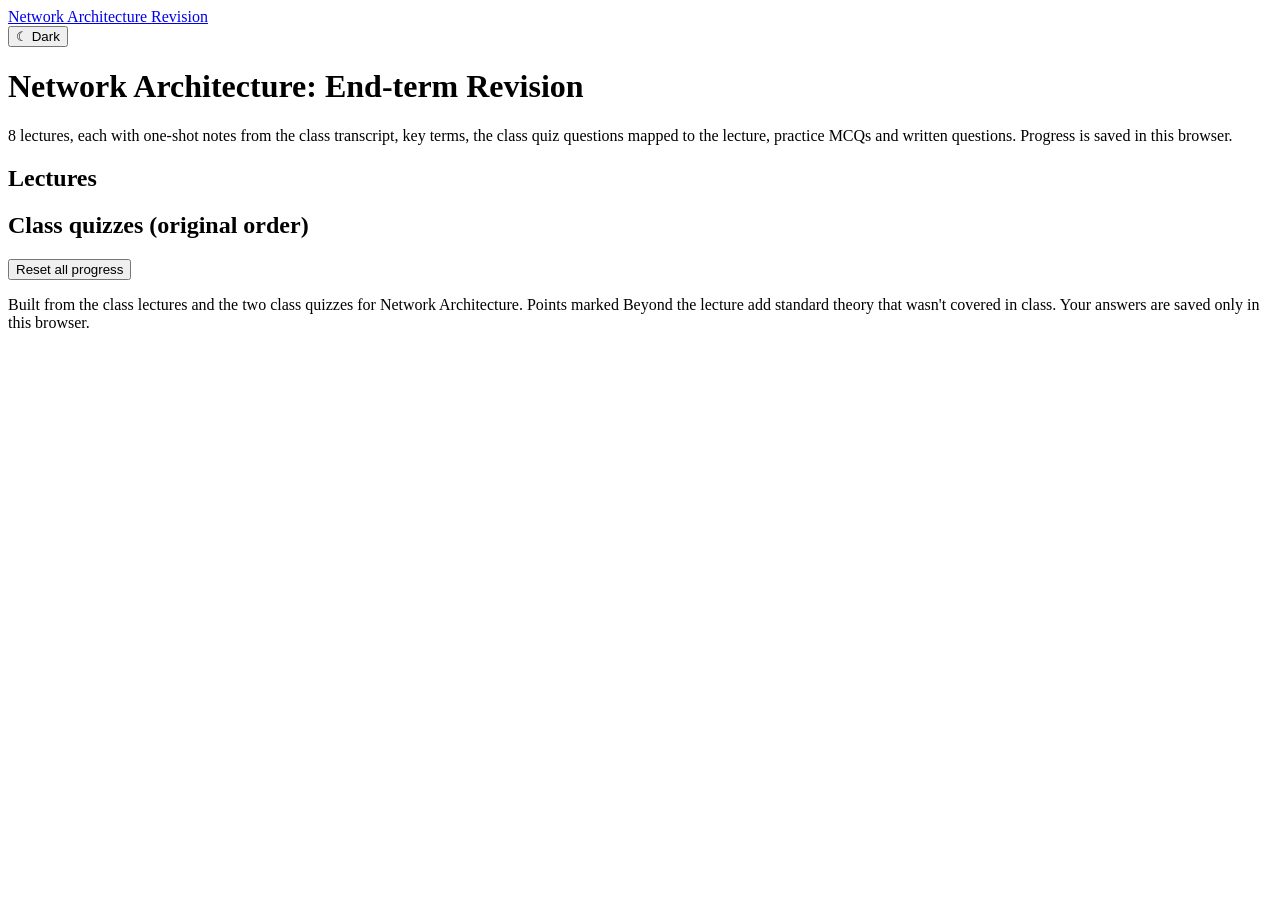
==== index.html @ 45fb61a8 "Generate lecture and quiz pages" ====
<!doctype html>
<html lang="en">
<head>
<meta charset="utf-8">
<meta name="viewport" content="width=device-width, initial-scale=1">
<title>Home · Network Architecture Revision</title>
<meta name="description" content="End-term revision for Network Architecture: notes, quiz questions and practice.">
<link rel="stylesheet" href="assets/style.css?v=e71295a45e">
</head>
<body data-page="index">
<header class="top"><div class="wrap">
  <a class="brand" href="index.html">Network Architecture <span>Revision</span></a>
  <div class="spacer"></div>
  <button class="theme-toggle" type="button">☾ Dark</button>
</div></header>
<main class="wrap">
  <h1>Network Architecture: End-term Revision</h1>
  <p class="sub">8 lectures, each with one-shot notes from the class transcript, key terms, the class quiz questions mapped to the lecture, practice MCQs and written questions. Progress is saved in this browser.</p>
  <div class="summary" id="summary"></div>
  <h2>Lectures</h2>
  <div class="grid" id="grid"></div>
  <h2>Class quizzes (original order)</h2>
  <div class="grid" id="quiz-grid"></div>
  <p style="margin-top:20px"><button class="btn" id="reset-all" type="button">Reset all progress</button></p>

  <p class="foot">Built from the class lectures and the two class quizzes for Network Architecture. Points marked <span class="beyond">Beyond the lecture</span> add standard theory that wasn't covered in class. Your answers are saved only in this browser.</p>
</main>
<script src="data/site.js?v=35b3f3f5b0"></script>
<script src="assets/app.js?v=5c8128cb77"></script>
</body>
</html>
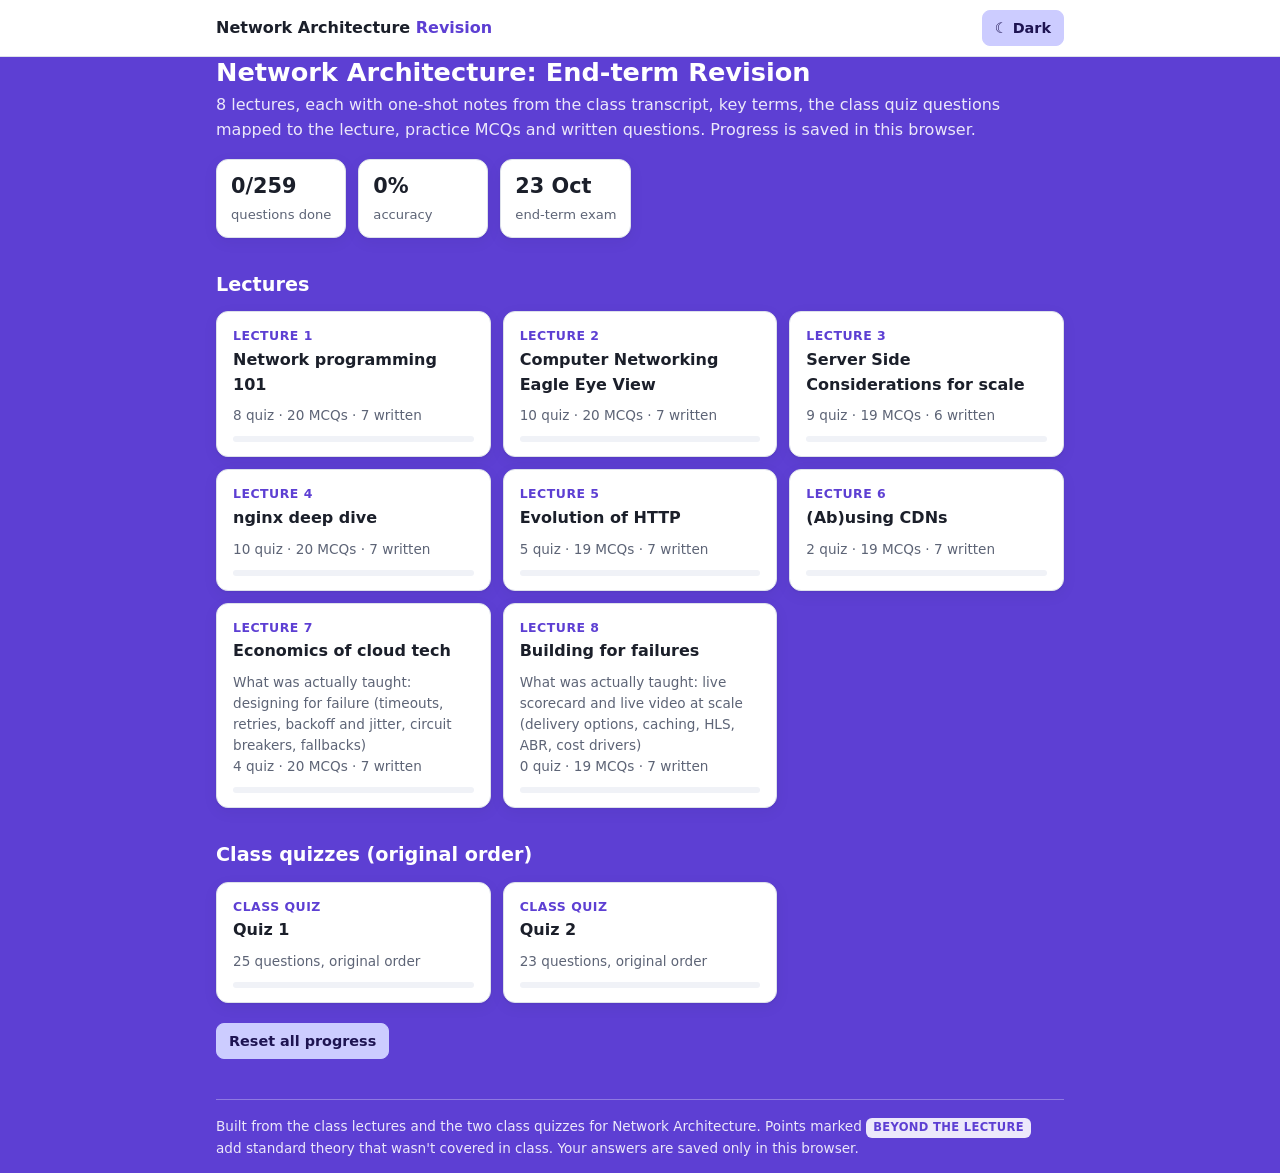
==== commit 3207e7cf: "Purple theme: #5D3FD3 page background and #CCCCFF buttons in light and dark mode" ====
--- a/index.html
+++ b/index.html
@@ -5,7 +5,7 @@
 <meta name="viewport" content="width=device-width, initial-scale=1">
 <title>Home · Network Architecture Revision</title>
 <meta name="description" content="End-term revision for Network Architecture: notes, quiz questions and practice.">
-<link rel="stylesheet" href="assets/style.css?v=e71295a45e">
+<link rel="stylesheet" href="assets/style.css?v=2b9ef33f94">
 </head>
 <body data-page="index">
 <header class="top"><div class="wrap">
--- a/assets/style.css
+++ b/assets/style.css
@@ -0,0 +1,238 @@
+/* DevOps Exam Practice: shared styles */
+:root {
+  --bg: #f6f7fb;
+  --surface: #ffffff;
+  --surface-2: #f0f2f7;
+  --text: #1b1f2a;
+  --muted: #5d6476;
+  --border: #dde1ea;
+  --accent: #2f5bea;
+  --accent-soft: #e8eeff;
+  --ok: #17803d;
+  --ok-bg: #e7f6ec;
+  --ok-border: #8fd3a6;
+  --bad: #c62828;
+  --bad-bg: #fdecec;
+  --bad-border: #f2a7a7;
+  --code-bg: #eef0f5;
+  --shadow: 0 1px 2px rgba(20, 24, 40, .06), 0 4px 16px rgba(20, 24, 40, .05);
+  --radius: 12px;
+  --mono: ui-monospace, SFMono-Regular, Menlo, Consolas, "Liberation Mono", monospace;
+}
+@media (prefers-color-scheme: dark) {
+  :root:not([data-theme="light"]) {
+    --bg: #0f1218; --surface: #171b24; --surface-2: #1e2330; --text: #e6e9f0; --muted: #9aa3b5;
+    --border: #2a3142; --accent: #7b9cff; --accent-soft: #1f2a4a;
+    --ok: #4fd17f; --ok-bg: #12291c; --ok-border: #2f7a4b;
+    --bad: #ff7a7a; --bad-bg: #2e1517; --bad-border: #7a3236;
+    --code-bg: #232a38; --shadow: 0 1px 2px rgba(0,0,0,.4);
+  }
+}
+:root[data-theme="dark"] {
+  --bg: #0f1218; --surface: #171b24; --surface-2: #1e2330; --text: #e6e9f0; --muted: #9aa3b5;
+  --border: #2a3142; --accent: #7b9cff; --accent-soft: #1f2a4a;
+  --ok: #4fd17f; --ok-bg: #12291c; --ok-border: #2f7a4b;
+  --bad: #ff7a7a; --bad-bg: #2e1517; --bad-border: #7a3236;
+  --code-bg: #232a38; --shadow: 0 1px 2px rgba(0,0,0,.4);
+}
+
+* { box-sizing: border-box; }
+html { -webkit-text-size-adjust: 100%; }
+body {
+  margin: 0; background: var(--bg); color: var(--text);
+  font: 16px/1.55 system-ui, -apple-system, "Segoe UI", Roboto, "Helvetica Neue", Arial, sans-serif;
+}
+a { color: var(--accent); }
+code {
+  font-family: var(--mono); font-size: .88em; background: var(--code-bg);
+  padding: .1em .35em; border-radius: 5px; overflow-wrap: anywhere;
+}
+pre {
+  font-family: var(--mono); font-size: .86rem; line-height: 1.5; background: var(--code-bg);
+  padding: 12px 14px; border-radius: 8px; overflow-x: auto; margin: 8px 0 0;
+  white-space: pre-wrap; overflow-wrap: anywhere;
+}
+
+/* Layout */
+.wrap { max-width: 880px; margin: 0 auto; padding: 0 16px; }
+header.top {
+  background: var(--surface); border-bottom: 1px solid var(--border);
+  position: sticky; top: 0; z-index: 10;
+}
+header.top .wrap { display: flex; align-items: center; gap: 12px; min-height: 56px; flex-wrap: wrap; }
+.brand { font-weight: 700; text-decoration: none; color: var(--text); }
+.brand span { color: var(--accent); }
+.spacer { flex: 1; }
+.theme-toggle, .btn {
+  font: inherit; font-size: .9rem; border: 1px solid var(--border); background: var(--surface);
+  color: var(--text); border-radius: 8px; padding: 6px 12px; cursor: pointer;
+}
+.btn:hover, .theme-toggle:hover { border-color: var(--accent); }
+.btn.primary { background: var(--accent); border-color: var(--accent); color: #fff; }
+.btn.primary:hover { filter: brightness(1.08); }
+.btn:focus-visible, .option:focus-visible, textarea:focus-visible, .theme-toggle:focus-visible {
+  outline: 3px solid var(--accent); outline-offset: 2px;
+}
+
+main { padding: 24px 0 64px; }
+h1 { font-size: 1.6rem; margin: 0 0 4px; line-height: 1.25; }
+h2 { font-size: 1.2rem; margin: 32px 0 12px; }
+.sub { color: var(--muted); margin: 0 0 16px; }
+
+/* Index */
+.grid { display: grid; grid-template-columns: repeat(auto-fill, minmax(240px, 1fr)); gap: 12px; }
+.card {
+  display: block; background: var(--surface); border: 1px solid var(--border); border-radius: var(--radius);
+  padding: 14px 16px; text-decoration: none; color: var(--text); box-shadow: var(--shadow);
+  transition: border-color .15s, transform .15s;
+}
+.card:hover { border-color: var(--accent); transform: translateY(-1px); }
+.card .num { font-size: .78rem; font-weight: 700; color: var(--accent); text-transform: uppercase; letter-spacing: .04em; }
+.card .title { font-weight: 650; margin: 2px 0 8px; }
+.card .meta { font-size: .85rem; color: var(--muted); }
+.bar { height: 6px; background: var(--surface-2); border-radius: 99px; overflow: hidden; margin-top: 10px; }
+.bar > i { display: block; height: 100%; background: var(--ok); width: 0; }
+.summary {
+  display: flex; gap: 12px; flex-wrap: wrap; margin: 0 0 20px;
+}
+.stat {
+  background: var(--surface); border: 1px solid var(--border); border-radius: var(--radius);
+  padding: 10px 14px; min-width: 130px; box-shadow: var(--shadow);
+}
+.stat b { display: block; font-size: 1.3rem; }
+.stat span { font-size: .82rem; color: var(--muted); }
+
+/* Session page */
+.crumbs { font-size: .9rem; margin-bottom: 8px; }
+.score-line { display: flex; gap: 8px; align-items: center; flex-wrap: wrap; margin: 8px 0 0; }
+.pill {
+  font-size: .82rem; padding: 3px 10px; border-radius: 99px; background: var(--accent-soft);
+  color: var(--accent); font-weight: 600;
+}
+.q {
+  background: var(--surface); border: 1px solid var(--border); border-radius: var(--radius);
+  padding: 16px; margin: 0 0 14px; box-shadow: var(--shadow);
+}
+.q h3 { font-size: 1rem; margin: 0 0 12px; line-height: 1.45; }
+.q h3 .qn { color: var(--muted); font-weight: 600; margin-right: 6px; }
+.options { display: grid; gap: 8px; }
+.option {
+  display: flex; gap: 10px; align-items: flex-start; text-align: left; width: 100%;
+  font: inherit; color: var(--text); background: var(--surface-2); border: 1.5px solid var(--border);
+  border-radius: 9px; padding: 10px 12px; cursor: pointer;
+}
+.option:hover:not(:disabled) { border-color: var(--accent); }
+.option .letter {
+  flex: none; width: 24px; height: 24px; border-radius: 6px; display: grid; place-items: center;
+  font-weight: 700; font-size: .82rem; background: var(--surface); border: 1px solid var(--border);
+}
+.option:disabled { cursor: default; }
+.option.correct { background: var(--ok-bg); border-color: var(--ok); }
+.option.correct .letter { background: var(--ok); color: #fff; border-color: var(--ok); }
+.option.wrong { background: var(--bad-bg); border-color: var(--bad); }
+.option.wrong .letter { background: var(--bad); color: #fff; border-color: var(--bad); }
+.option.dim { opacity: .6; }
+
+.feedback {
+  margin-top: 12px; border-radius: 9px; padding: 10px 12px; border: 1px solid; font-size: .95rem;
+}
+.feedback.ok { background: var(--ok-bg); border-color: var(--ok-border); }
+.feedback.bad { background: var(--bad-bg); border-color: var(--bad-border); }
+.feedback .verdict { font-weight: 700; display: block; margin-bottom: 4px; }
+.feedback.ok .verdict { color: var(--ok); }
+.feedback.bad .verdict { color: var(--bad); }
+.feedback p { margin: 4px 0 0; }
+.feedback .note { color: var(--muted); font-size: .88rem; }
+
+/* Labs */
+.lab .task { margin: 0 0 12px; }
+textarea {
+  width: 100%; min-height: 170px; resize: vertical; font-family: var(--mono); font-size: .88rem;
+  line-height: 1.5; padding: 10px 12px; color: var(--text); background: var(--surface-2);
+  border: 1.5px solid var(--border); border-radius: 9px;
+}
+.lab-actions { display: flex; gap: 8px; flex-wrap: wrap; margin-top: 10px; }
+.checks { list-style: none; padding: 0; margin: 8px 0 0; display: grid; gap: 4px; }
+.checks li { display: flex; gap: 8px; align-items: flex-start; font-size: .92rem; }
+.checks li .mark { flex: none; font-weight: 800; width: 18px; }
+.checks li.hit .mark { color: var(--ok); }
+.checks li.miss .mark { color: var(--bad); }
+.model { margin-top: 12px; }
+.model summary { cursor: pointer; font-weight: 600; }
+.format-hint {
+  font-size: .9rem; color: var(--muted); background: var(--surface); border: 1px dashed var(--border);
+  border-radius: 9px; padding: 10px 12px; margin: 0 0 14px;
+}
+.pager { display: flex; justify-content: space-between; gap: 12px; margin-top: 28px; flex-wrap: wrap; }
+.foot { color: var(--muted); font-size: .85rem; margin-top: 40px; border-top: 1px solid var(--border); padding-top: 16px; }
+
+@media (max-width: 520px) {
+  h1 { font-size: 1.35rem; }
+  .q { padding: 14px 12px; }
+  .stat { min-width: 0; flex: 1; }
+}
+
+/* Completed session badge */
+.badge {
+  display: inline-block; margin-left: 6px; padding: 1px 8px; border-radius: 99px; font-size: .72rem;
+  letter-spacing: 0; text-transform: none; background: var(--ok-bg); color: var(--ok); border: 1px solid var(--ok-border);
+}
+.card.done { border-color: var(--ok-border); }
+
+/* ---------- Network Architecture additions ---------- */
+.badge {
+  display: inline-block; margin-left: 6px; padding: 1px 8px; border-radius: 99px; font-size: .72rem;
+  letter-spacing: 0; text-transform: none; background: var(--ok-bg); color: var(--ok); border: 1px solid var(--ok-border);
+}
+.card.done { border-color: var(--ok-border); }
+.section-nav { display: flex; gap: 8px; flex-wrap: wrap; margin: 16px 0 4px; position: sticky; top: 57px; z-index: 5;
+  background: var(--bg); padding: 8px 0; }
+.section-nav a { text-decoration: none; }
+.toc { font-size: .9rem; line-height: 1.9; background: var(--surface); border: 1px solid var(--border);
+  border-radius: var(--radius); padding: 12px 14px; margin: 0 0 14px; }
+.toc a { overflow-wrap: anywhere; }
+.note-sec { background: var(--surface); border: 1px solid var(--border); border-radius: var(--radius);
+  padding: 4px 18px 14px; margin: 0 0 12px; box-shadow: var(--shadow); scroll-margin-top: 110px; }
+.note-sec h3 { font-size: 1.08rem; margin: 14px 0 6px; }
+.note-sec h4 { font-size: .98rem; margin: 14px 0 4px; color: var(--accent); }
+.note-sec p, .note-sec li { line-height: 1.6; }
+.note-sec ul, .note-sec ol { padding-left: 22px; margin: 6px 0; }
+.beyond { display: inline-block; font-size: .72rem; font-weight: 700; text-transform: uppercase; letter-spacing: .03em;
+  padding: 1px 7px; border-radius: 6px; background: var(--accent-soft); color: var(--accent); margin-right: 4px; }
+.table-wrap { overflow-x: auto; margin: 8px 0; }
+table { border-collapse: collapse; width: 100%; font-size: .9rem; }
+th, td { border: 1px solid var(--border); padding: 6px 9px; text-align: left; vertical-align: top; }
+th { background: var(--surface-2); }
+.terms { display: grid; grid-template-columns: repeat(auto-fill, minmax(260px, 1fr)); gap: 8px; margin: 0; }
+.terms > div { background: var(--surface); border: 1px solid var(--border); border-radius: 10px; padding: 9px 12px; }
+.terms dt { font-weight: 700; }
+.terms dd { margin: 2px 0 0; color: var(--muted); font-size: .92rem; }
+.tag { display: inline-block; font-size: .74rem; font-weight: 700; color: var(--accent); background: var(--accent-soft);
+  border-radius: 6px; padding: 1px 7px; margin-right: 8px; vertical-align: 1px; }
+.q h3 { font-weight: 600; }
+.feedback:not(.ok):not(.bad) { background: var(--surface-2); border-color: var(--border); }
+@media (max-width: 520px) { .section-nav { top: 0; position: static; } .note-sec { padding: 2px 12px 12px; } }
+
+/* ---------- Colour scheme (both light and dark mode): purple page #5D3FD3, periwinkle buttons #CCCCFF ----------
+   Light mode keeps white content cards; dark mode keeps dark content cards. */
+:root {
+  --page-bg: #5D3FD3; --btn-bg: #CCCCFF; --btn-bg-hover: #B8B8F5; --btn-text: #1E1452;
+  --on-page: #FFFFFF; --on-page-muted: rgba(255, 255, 255, .88);
+  --accent: #5D3FD3; --accent-soft: #ECE8FB;
+}
+:root[data-theme="dark"] { --accent: #B3A4F5; --accent-soft: #2E2560; }
+@media (prefers-color-scheme: dark) {
+  :root:not([data-theme="light"]) { --accent: #B3A4F5; --accent-soft: #2E2560; }
+}
+body { background: var(--page-bg); }
+main > h1, main > h2, .crumbs, .crumbs span { color: var(--on-page); }
+main > .sub, main > p.sub { color: var(--on-page-muted); }
+.crumbs a, .foot a, main > .sub a { color: var(--on-page); text-decoration: underline; }
+.foot { color: var(--on-page-muted); border-top-color: rgba(255, 255, 255, .3); }
+.section-nav { background: var(--page-bg); }
+.btn, .btn.primary, .theme-toggle { background: var(--btn-bg); border-color: var(--btn-bg); color: var(--btn-text); font-weight: 600; }
+.btn:hover, .btn.primary:hover, .theme-toggle:hover { background: var(--btn-bg-hover); border-color: var(--btn-bg-hover); filter: none; }
+.btn.primary { box-shadow: 0 1px 0 rgba(30, 20, 82, .25); }
+.btn:focus-visible, .theme-toggle:focus-visible { outline-color: #FFFFFF; }
+.q .btn:focus-visible, .lab .btn:focus-visible { outline-color: var(--accent); }
+.score-line .pill { background: #FFFFFF; color: #3B2A9A; }
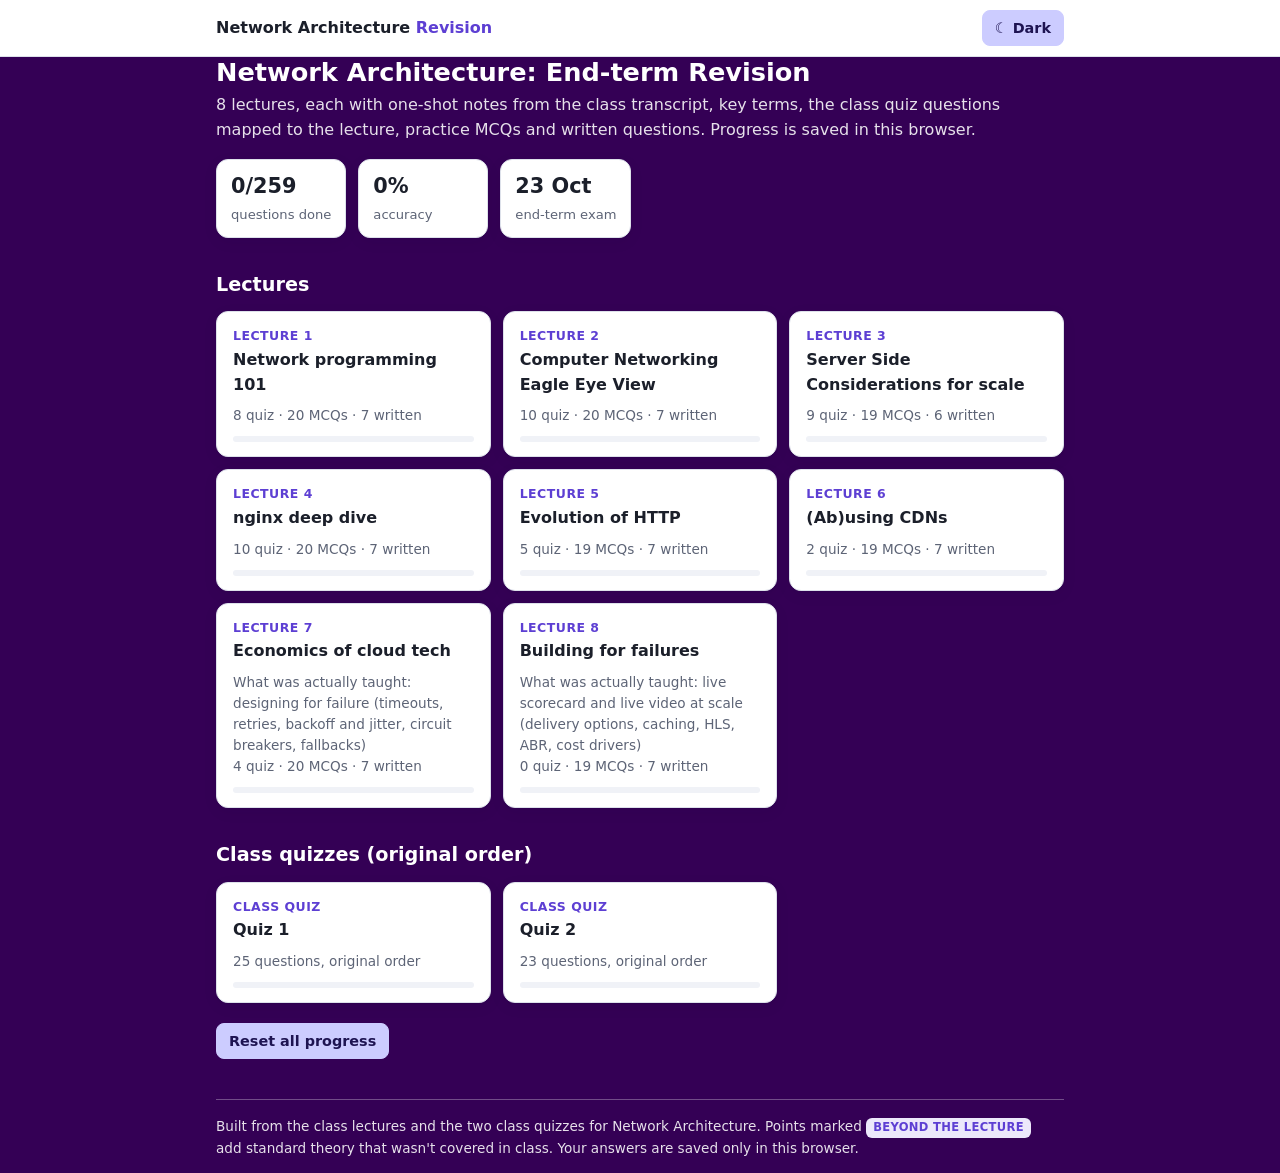
==== commit a238ab3c: "Change page background to #340055 on all pages" ====
--- a/index.html
+++ b/index.html
@@ -5,7 +5,7 @@
 <meta name="viewport" content="width=device-width, initial-scale=1">
 <title>Home · Network Architecture Revision</title>
 <meta name="description" content="End-term revision for Network Architecture: notes, quiz questions and practice.">
-<link rel="stylesheet" href="assets/style.css?v=2b9ef33f94">
+<link rel="stylesheet" href="assets/style.css?v=c4cd0fc9cc">
 </head>
 <body data-page="index">
 <header class="top"><div class="wrap">
--- a/assets/style.css
+++ b/assets/style.css
@@ -213,10 +213,10 @@
 .feedback:not(.ok):not(.bad) { background: var(--surface-2); border-color: var(--border); }
 @media (max-width: 520px) { .section-nav { top: 0; position: static; } .note-sec { padding: 2px 12px 12px; } }
 
-/* ---------- Colour scheme (both light and dark mode): purple page #5D3FD3, periwinkle buttons #CCCCFF ----------
+/* ---------- Colour scheme (both light and dark mode): purple page #340055, periwinkle buttons #CCCCFF ----------
    Light mode keeps white content cards; dark mode keeps dark content cards. */
 :root {
-  --page-bg: #5D3FD3; --btn-bg: #CCCCFF; --btn-bg-hover: #B8B8F5; --btn-text: #1E1452;
+  --page-bg: #340055; --btn-bg: #CCCCFF; --btn-bg-hover: #B8B8F5; --btn-text: #1E1452;
   --on-page: #FFFFFF; --on-page-muted: rgba(255, 255, 255, .88);
   --accent: #5D3FD3; --accent-soft: #ECE8FB;
 }
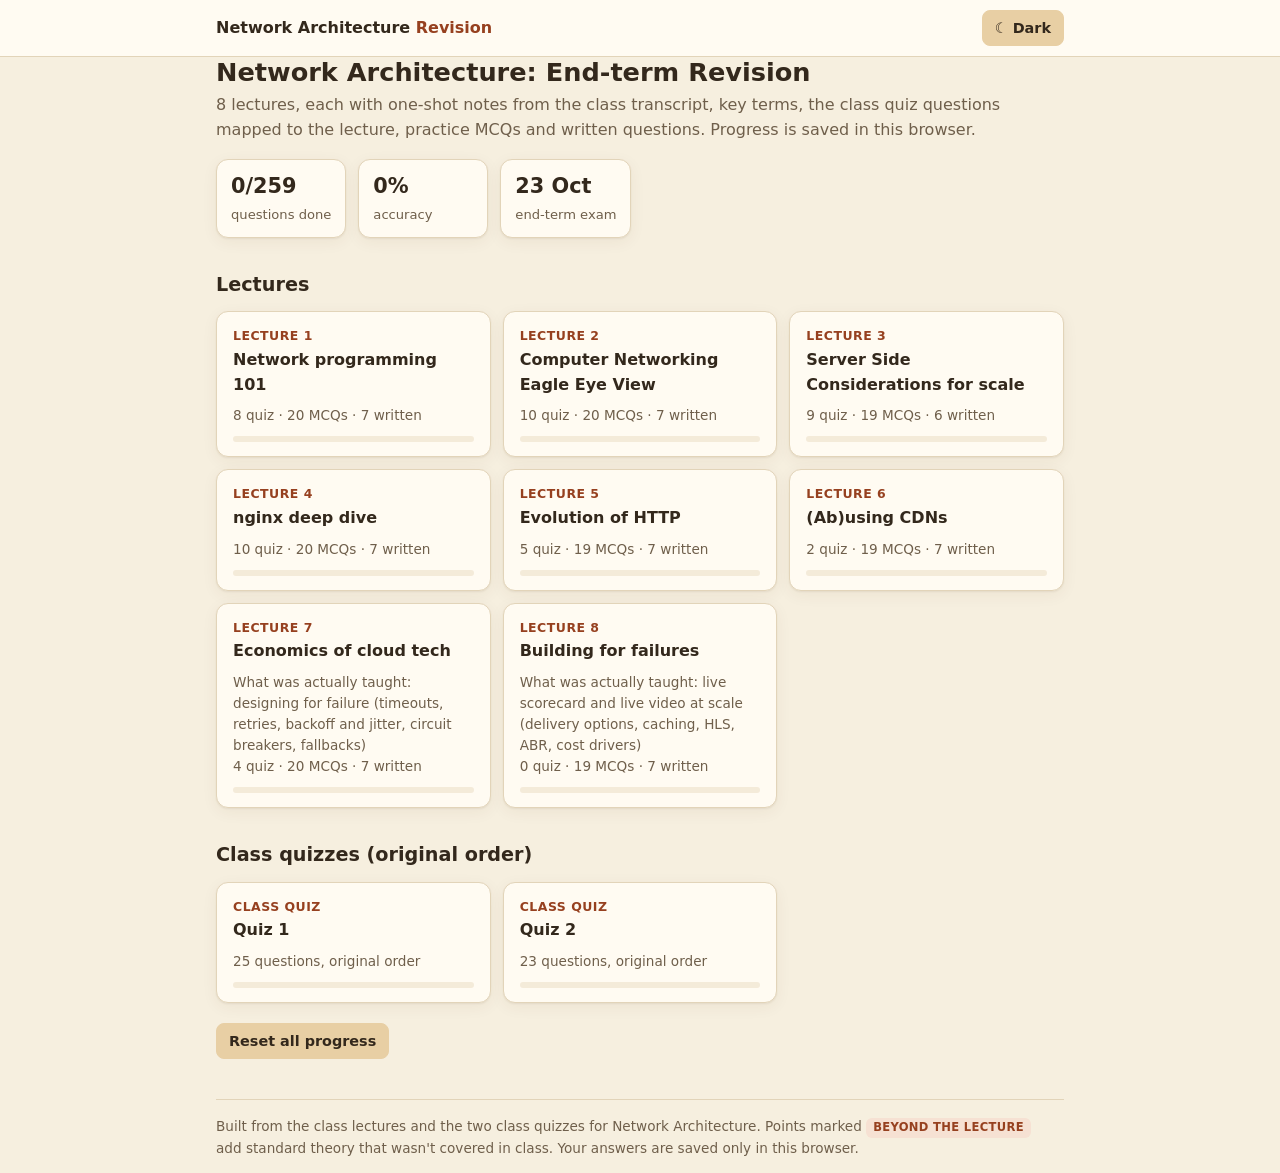
==== commit a816bb8a: "Cream light theme; dark theme with #340055 page and #CCCCFF buttons" ====
--- a/index.html
+++ b/index.html
@@ -5,7 +5,7 @@
 <meta name="viewport" content="width=device-width, initial-scale=1">
 <title>Home · Network Architecture Revision</title>
 <meta name="description" content="End-term revision for Network Architecture: notes, quiz questions and practice.">
-<link rel="stylesheet" href="assets/style.css?v=c4cd0fc9cc">
+<link rel="stylesheet" href="assets/style.css?v=766d06796b">
 </head>
 <body data-page="index">
 <header class="top"><div class="wrap">
--- a/assets/style.css
+++ b/assets/style.css
@@ -213,26 +213,43 @@
 .feedback:not(.ok):not(.bad) { background: var(--surface-2); border-color: var(--border); }
 @media (max-width: 520px) { .section-nav { top: 0; position: static; } .note-sec { padding: 2px 12px 12px; } }
 
-/* ---------- Colour scheme (both light and dark mode): purple page #340055, periwinkle buttons #CCCCFF ----------
-   Light mode keeps white content cards; dark mode keeps dark content cards. */
+/* ---------- Colour schemes ----------
+   Light mode: cream (warm cream page, off-white cards, dark-brown text, terracotta accent, sand buttons).
+   Dark mode:  purple (#340055 page, #CCCCFF buttons, dark cards). */
 :root {
+  --bg: #F6EFDF; --surface: #FFFBF2; --surface-2: #F4EBD9; --text: #33281C; --muted: #6F5F4B;
+  --border: #E2D4B9; --accent: #96401F; --accent-soft: #F6E1D3; --code-bg: #F0E5CE;
+  --ok: #2F6B2A; --ok-bg: #E7F1DE; --ok-border: #9CC48F;
+  --bad: #A8321F; --bad-bg: #FAE4DC; --bad-border: #E6A894;
+  --shadow: 0 1px 2px rgba(80, 55, 20, .07), 0 4px 16px rgba(80, 55, 20, .06);
+  --page-bg: #F6EFDF; --btn-bg: #E8CFA4; --btn-bg-hover: #DDBF8C; --btn-text: #33281C;
+  --on-page: #33281C; --on-page-muted: #6F5F4B; --pill-bg: #FFFBF2; --pill-text: #96401F;
+  --rule: #E2D4B9;
+}
+:root[data-theme="dark"] {
   --page-bg: #340055; --btn-bg: #CCCCFF; --btn-bg-hover: #B8B8F5; --btn-text: #1E1452;
   --on-page: #FFFFFF; --on-page-muted: rgba(255, 255, 255, .88);
-  --accent: #5D3FD3; --accent-soft: #ECE8FB;
-}
-:root[data-theme="dark"] { --accent: #B3A4F5; --accent-soft: #2E2560; }
+  --accent: #B3A4F5; --accent-soft: #2E2560; --pill-bg: #FFFFFF; --pill-text: #3B2A9A;
+  --rule: rgba(255, 255, 255, .3);
+}
 @media (prefers-color-scheme: dark) {
-  :root:not([data-theme="light"]) { --accent: #B3A4F5; --accent-soft: #2E2560; }
+  :root:not([data-theme="light"]) {
+  --page-bg: #340055; --btn-bg: #CCCCFF; --btn-bg-hover: #B8B8F5; --btn-text: #1E1452;
+  --on-page: #FFFFFF; --on-page-muted: rgba(255, 255, 255, .88);
+  --accent: #B3A4F5; --accent-soft: #2E2560; --pill-bg: #FFFFFF; --pill-text: #3B2A9A;
+  --rule: rgba(255, 255, 255, .3);
+  }
 }
 body { background: var(--page-bg); }
+header.top { background: var(--surface); }
 main > h1, main > h2, .crumbs, .crumbs span { color: var(--on-page); }
 main > .sub, main > p.sub { color: var(--on-page-muted); }
 .crumbs a, .foot a, main > .sub a { color: var(--on-page); text-decoration: underline; }
-.foot { color: var(--on-page-muted); border-top-color: rgba(255, 255, 255, .3); }
+.foot { color: var(--on-page-muted); border-top-color: var(--rule); }
 .section-nav { background: var(--page-bg); }
 .btn, .btn.primary, .theme-toggle { background: var(--btn-bg); border-color: var(--btn-bg); color: var(--btn-text); font-weight: 600; }
 .btn:hover, .btn.primary:hover, .theme-toggle:hover { background: var(--btn-bg-hover); border-color: var(--btn-bg-hover); filter: none; }
-.btn.primary { box-shadow: 0 1px 0 rgba(30, 20, 82, .25); }
-.btn:focus-visible, .theme-toggle:focus-visible { outline-color: #FFFFFF; }
-.q .btn:focus-visible, .lab .btn:focus-visible { outline-color: var(--accent); }
-.score-line .pill { background: #FFFFFF; color: #3B2A9A; }
+.btn.primary { box-shadow: 0 1px 0 rgba(0, 0, 0, .18); }
+.btn:focus-visible, .theme-toggle:focus-visible, .q .btn:focus-visible { outline-color: var(--accent); }
+.score-line .pill { background: var(--pill-bg); color: var(--pill-text); }
+.bar > i { background: var(--ok); }
